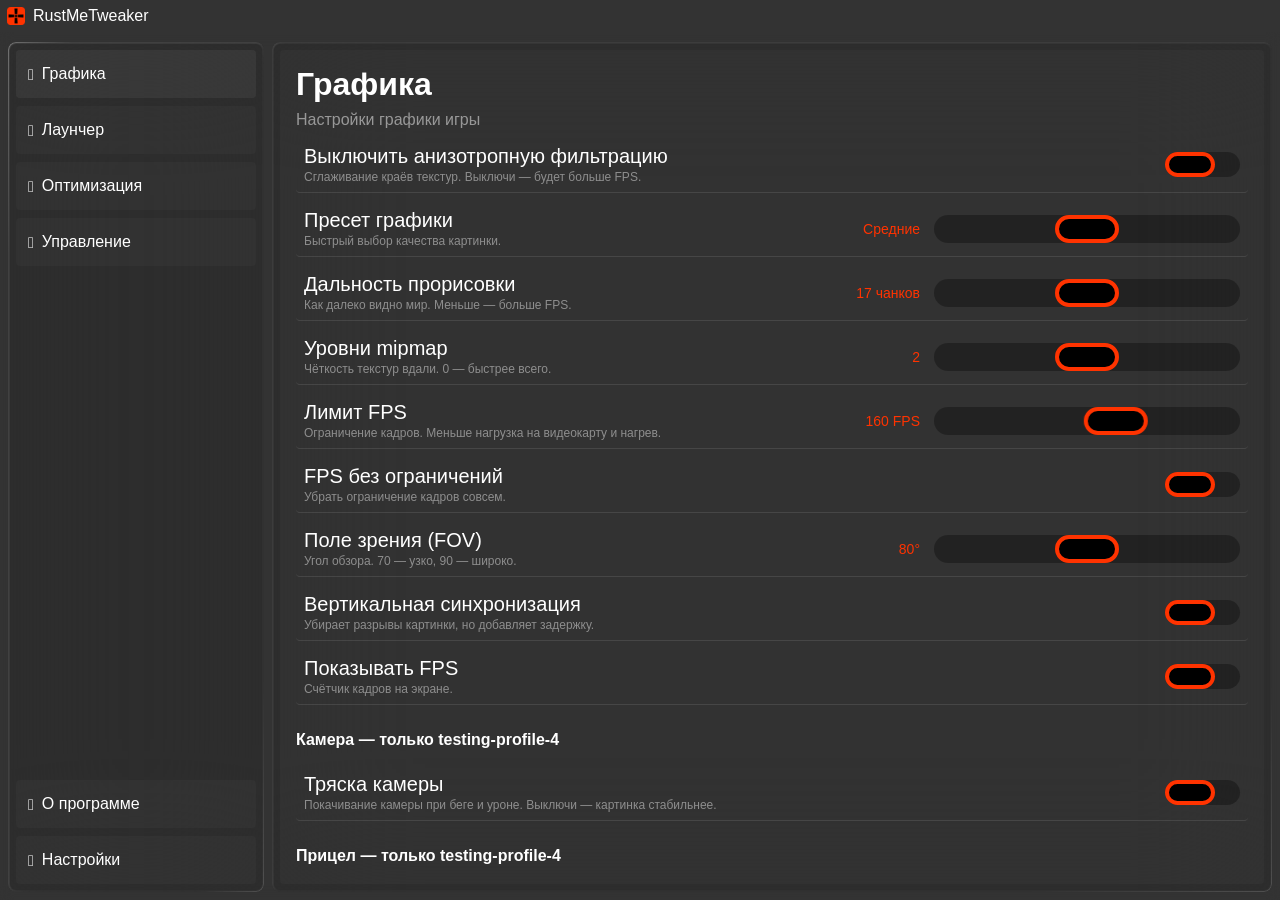
==== index.html @ d84dabc1 "dasdasasdsda" ====
﻿<!DOCTYPE html>
<html lang="en">
<head>
    <meta charset="UTF-8">
    <link rel="stylesheet" href="style.css">
</head>
<body>
<div class="bg">
    <video src="https://github.com/vexikoff/rmt/releases/download/background/background.mp4" autoplay loop muted></video>
</div>
<header id="header" class="hidden">
    <img src="rustmetweaker.png" class="nnm mgm" height="16px">
    <img src="Square44x44Logo.targetsize-24_altform-unplated.png" class="hhm mgm" width="18px" height="18px" alt="">
    <p class="hhm mgm">RustMeTweaker</p>
</header>
<div class="bgg11"></div>
<main>
    <div class="leftpan">
        <div class="chk active" id="tgraf">
            <span class="fonticon">&#xE794;</span>
            <p>Графика</p>
        </div>
        <div class="chk" id="tlaunch">
            <span class="fonticon">&#xF71C;</span>
            <p>Лаунчер</p>
        </div>
        <div class="chk" id="topt">
            <span class="fonticon ccs">&#xEC4A;</span>
            <p>Оптимизация</p>
        </div>
        <div class="chk" id="tctrl">
            <span class="fonticon">&#xE92E;</span>
            <p>Управление</p>
        </div>
        <div class="chk bottom" id="tabout">
            <span class="fonticon">&#xE946;</span>
            <p>О программе</p>
        </div>
        <div class="chk" id="tset">
            <span class="fonticon">&#xE713;</span>
            <p>Настройки</p>
        </div>
    </div>
    <div class="rightpan">
        <div class="one pan" id="pgraf">
            <h1>Графика</h1>
            <h2>Настройки графики игры</h2>
            <div class="row">
                <p>Выключить анизотропную фильтрацию<span class="rdesc">Сглаживание краёв текстур. Выключи — будет больше FPS.</span></p>
                <div class="checkbox-wrapper-25">
                    <input type="checkbox" id="af">
                </div>
            </div>
            <div class="row">
                <p>Пресет графики<span class="rdesc">Быстрый выбор качества картинки.</span></p>
                <div class="sldwrap">
                    <input type="range" id="prs" min="0" max="2" step="1" value="1">
                    <span class="sldval" id="prsval"></span>
                </div>
            </div>
            <div class="row">
                <p>Дальность прорисовки<span class="rdesc">Как далеко видно мир. Меньше — больше FPS.</span></p>
                <div class="sldwrap">
                    <input type="range" id="rd" min="2" max="32" step="1">
                    <span class="sldval" id="rdval"></span>
                </div>
            </div>
            <div class="row">
                <p>Уровни mipmap<span class="rdesc">Чёткость текстур вдали. 0 — быстрее всего.</span></p>
                <div class="sldwrap">
                    <input type="range" id="mip" min="0" max="4" step="1">
                    <span class="sldval" id="mipval"></span>
                </div>
            </div>
            <div class="row">
                <p>Лимит FPS<span class="rdesc">Ограничение кадров. Меньше нагрузка на видеокарту и нагрев.</span></p>
                <div class="sldwrap">
                    <input type="range" id="fps" min="30" max="240" step="10" value="160">
                    <span class="sldval" id="fpsval"></span>
                </div>
            </div>
            <div class="row">
                <p>FPS без ограничений<span class="rdesc">Убрать ограничение кадров совсем.</span></p>
                <div class="checkbox-wrapper-25">
                    <input type="checkbox" id="funl">
                </div>
            </div>
            <div class="row">
                <p>Поле зрения (FOV)<span class="rdesc">Угол обзора. 70 — узко, 90 — широко.</span></p>
                <div class="sldwrap">
                    <input type="range" id="fov" min="70" max="90" step="1">
                    <span class="sldval" id="fovval"></span>
                </div>
            </div>
            <div class="row">
                <p>Вертикальная синхронизация<span class="rdesc">Убирает разрывы картинки, но добавляет задержку.</span></p>
                <div class="checkbox-wrapper-25">
                    <input type="checkbox" id="vs">
                </div>
            </div>
            <div class="row">
                <p>Показывать FPS<span class="rdesc">Счётчик кадров на экране.</span></p>
                <div class="checkbox-wrapper-25">
                    <input type="checkbox" id="sfps">
                </div>
            </div>
            <div id="rowCameraShake" style="display: flex; flex-direction: column; gap: 8px;">
                <h3 class="asub">Камера — только testing-profile-4</h3>
                <div class="row">
                    <p>Тряска камеры<span class="rdesc">Покачивание камеры при беге и уроне. Выключи — картинка стабильнее.</span></p>
                    <div class="checkbox-wrapper-25">
                        <input type="checkbox" id="twCameraShake">
                    </div>
                </div>
            </div>
            <div id="rowCrosshair" style="display: flex; flex-direction: column; gap: 8px;">
                <h3 class="asub">Прицел — только testing-profile-4</h3>
                <div class="row">
                    <p>Свой прицел<span class="rdesc">Заменяет стандартный прицел на настраиваемый.</span></p>
                    <div class="checkbox-wrapper-25">
                        <input type="checkbox" id="chEnabled">
                    </div>
                </div>
                <div class="row">
                    <p>Стиль прицела<span class="rdesc">Меняется в настройках игры.</span></p>
                    <span class="sldval" id="chStyle"></span>
                </div>
                <div class="row">
                    <p>Цвет прицела<span class="rdesc">Основной цвет прицела.</span></p>
                    <input type="color" id="chColor">
                </div>
                <div class="row">
                    <p>Прозрачность прицела<span class="rdesc">0 — невидимый, 1 — яркий.</span></p>
                    <div class="sldwrap">
                        <input type="range" id="chOpacity" min="0" max="1" step="0.05">
                        <span class="sldval" id="chOpacityval"></span>
                    </div>
                </div>
                <div class="row">
                    <p>Отступ от центра<span class="rdesc">Насколько линии прицела расходятся от центра.</span></p>
                    <div class="sldwrap">
                        <input type="range" id="chGap" min="0" max="20" step="0.5">
                        <span class="sldval" id="chGapval"></span>
                    </div>
                </div>
                <div class="row">
                    <p>Длина линий<span class="rdesc">Длина штрихов прицела.</span></p>
                    <div class="sldwrap">
                        <input type="range" id="chLen" min="0" max="20" step="0.5">
                        <span class="sldval" id="chLenval"></span>
                    </div>
                </div>
                <div class="row">
                    <p>Толщина линий<span class="rdesc">Толщина штрихов прицела.</span></p>
                    <div class="sldwrap">
                        <input type="range" id="chWidth" min="0.1" max="5" step="0.1">
                        <span class="sldval" id="chWidthval"></span>
                    </div>
                </div>
                <div class="row">
                    <p>Размер точки<span class="rdesc">Работает, когда прицел — точка.</span></p>
                    <div class="sldwrap">
                        <input type="range" id="chDot" min="0.5" max="10" step="0.5">
                        <span class="sldval" id="chDotval"></span>
                    </div>
                </div>
                <div class="row">
                    <p>Обводка прицела<span class="rdesc">Контур вокруг прицела, чтобы его было видно на светлом фоне.</span></p>
                    <div class="checkbox-wrapper-25">
                        <input type="checkbox" id="chOutline">
                    </div>
                </div>
                <div class="row">
                    <p>Цвет обводки<span class="rdesc">Работает при включённой обводке.</span></p>
                    <input type="color" id="chOutlineColor">
                </div>
                <div class="row">
                    <p>Толщина обводки<span class="rdesc">Работает при включённой обводке.</span></p>
                    <div class="sldwrap">
                        <input type="range" id="chOutWidth" min="0.1" max="5" step="0.1">
                        <span class="sldval" id="chOutWidthval"></span>
                    </div>
                </div>
                <div class="row">
                    <p>Динамический отступ<span class="rdesc">Прицел расходится при беге и стрельбе.</span></p>
                    <div class="checkbox-wrapper-25">
                        <input type="checkbox" id="chDynSpacing">
                    </div>
                </div>
                <div class="row">
                    <p>Динамическая видимость<span class="rdesc">Прицел прячется там, где его скрывает сама игра.</span></p>
                    <div class="checkbox-wrapper-25">
                        <input type="checkbox" id="chDynVis">
                    </div>
                </div>
            </div>
            <div id="rowSoundExtra" style="display: flex; flex-direction: column; gap: 8px;">
                <h3 class="asub">Звук — только testing-profile-4</h3>
                <div class="row" id="rowSndEntities">
                    <p>Громкость сущностей<span class="rdesc">Звуки мобов и предметов вокруг.</span></p>
                    <div class="sldwrap">
                        <input type="range" id="sndEntities" min="0" max="1" step="0.05">
                        <span class="sldval" id="sndEntitiesval"></span>
                    </div>
                </div>
                <div class="row" id="rowSndExplosions">
                    <p>Громкость взрывов<span class="rdesc">Взрывы и детонации.</span></p>
                    <div class="sldwrap">
                        <input type="range" id="sndExplosions" min="0" max="1" step="0.05">
                        <span class="sldval" id="sndExplosionsval"></span>
                    </div>
                </div>
                <div class="row" id="rowSndWeapons">
                    <p>Громкость оружия<span class="rdesc">Выстрелы и перезарядка.</span></p>
                    <div class="sldwrap">
                        <input type="range" id="sndWeapons" min="0" max="1" step="0.05">
                        <span class="sldval" id="sndWeaponsval"></span>
                    </div>
                </div>
            </div>
        </div>
        <div class="two pan hide" id="plaunch">
            <h1>Лаунчер</h1>
            <h2 id="linfo">Настройки лаунчера RustMe</h2>
            <div class="row">
                <p>Выделенная память<span class="rdesc">Сколько оперативной памяти получает игра. Слишком много тоже вредно.</span></p>
                <div class="sldwrap">
                    <input type="range" id="mem" min="1" max="16" step="0.5">
                    <span class="sldval" id="memval"></span>
                </div>
            </div>
            <div class="row">
                <p>Полноэкранный режим<span class="rdesc">Запускать игру на весь экран.</span></p>
                <div class="checkbox-wrapper-25">
                    <input type="checkbox" id="fs">
                </div>
            </div>
            <div class="row">
                <p>Режим отладки лаунчера<span class="rdesc">Служебные сообщения лаунчера. Обычному игроку не нужны.</span></p>
                <div class="checkbox-wrapper-25">
                    <input type="checkbox" id="dbg">
                </div>
            </div>
        </div>
        <div class="pan hide" id="popt">
            <h1>Оптимизация</h1>
            <h2>Пресеты, тонкая настройка и AutoCrunk</h2>
            <div class="row">
                <p>Встроенные пресеты<span class="rdesc">Готовые настройки под стиль игры.</span></p>
                <div class="btnrow">
                    <button class="abtn" id="preCombat">Комбат</button>
                    <button class="abtn" id="preOpt">Оптимизация</button>
                    <button class="abtn" id="preBeauty">Красота</button>
                </div>
            </div>
            <div class="row">
                <p>Личные профили<span class="rdesc">Три ячейки под свои наборы настроек. Название ниже попадёт и в файл при экспорте.</span></p>
            </div>
            <div class="blrow">
                <input type="text" class="txtinp" id="slotname" placeholder="название профиля, например Фарм/Ночь">
            </div>
            <div class="bklist" id="slotlist" style="min-height: 152px;"></div>
            <div class="row">
                <p>Обмен профилями<span class="rdesc">Сохранить свои настройки в файл и передать другу. Или применить чужой файл.</span></p>
                <div class="btnrow">
                    <button class="abtn" id="profexp">Экспортировать профиль</button>
                    <button class="abtn" id="profimp">Импортировать профиль</button>
                </div>
            </div>
            <div class="row">
                <p>Агрессивный профиль<span class="rdesc">Максимум FPS. Заметно упрощает картинку и меняет пару настроек Windows.</span></p>
                <button class="abtn" id="moptbtn">СуперОптимизировать</button>
            </div>
            <div class="row">
                <p>Вернуть настройки из бэкапа<span class="rdesc">Восстанавливает настройки из последней сохранённой копии.</span></p>
                <button class="abtn" id="optback">Откатить</button>
            </div>
            <div class="row">
                <p>Новый рендер<span class="rdesc">Другой способ отрисовки. На слабых ПК часто быстрее.</span></p>
                <div class="checkbox-wrapper-25">
                    <input type="checkbox" id="twNewRender">
                </div>
            </div>
            <div class="row">
                <p>Регионы рендера<span class="rdesc">Отрисовывать только то, что видно на экране.</span></p>
                <div class="checkbox-wrapper-25">
                    <input type="checkbox" id="twRenderRegions">
                </div>
            </div>
            <div class="row">
                <p>Подсказки интерфейса<span class="rdesc">Всплывающие советы в игре. Выключи — меньше шума на экране.</span></p>
                <div class="checkbox-wrapper-25">
                    <input type="checkbox" id="twShowTips">
                </div>
            </div>
            <div class="row">
                <p>Snooper<span class="rdesc">Отправка статистики разработчикам. Выключи — приватнее.</span></p>
                <div class="checkbox-wrapper-25">
                    <input type="checkbox" id="twSnooper">
                </div>
            </div>
            <div class="row">
                <p>Оверлей замерзания<span class="rdesc">Индикатор холода на экране.</span></p>
                <div class="checkbox-wrapper-25">
                    <input type="checkbox" id="twFreeze">
                </div>
            </div>
            <div class="row">
                <p>Оверлей крови<span class="rdesc">Красная рамка при уроне.</span></p>
                <div class="checkbox-wrapper-25">
                    <input type="checkbox" id="twBleed">
                </div>
            </div>
            <div class="row">
                <p>Режим AutoCrunk<span class="rdesc">Игра получает больше ресурсов компьютера, браузеры и мессенджеры — меньше.</span></p>
                <div class="checkbox-wrapper-25">
                    <input type="checkbox" id="crunk">
                </div>
            </div>
            <p class="stat"></p>
        </div>
        <div class="pan hide" id="pctrl">
            <h1>Управление</h1>
            <h2>Нажми на кнопку бинда и назначь клавишу. Esc отменяет захват, кнопки мыши тоже назначаются.</h2>
            <div class="blrow">
                <input type="text" class="txtinp" id="kbsearch" placeholder="поиск по действию или клавише">
                <button class="abtn mini" id="kbchanged" title="Показать бинды, отличающиеся от значений на момент открытия твикера">Изменённые</button>
            </div>
            <div class="kblist" id="kblist"></div>
            <p class="stat"></p>
        </div>
        <div class="pan hide" id="pabout">
            <div class="about-content">
                <h1>О программе</h1>
                <h2>RustMeTweaker — твикер настроек RustMe</h2>
                <h3 class="asub">Данное ПО официально разрешено администрацией RustMe в 15.11.2026 — 19:27</h3>
                <img src="otv.png" width="512px">
                <p class="atext">Твикер изменяет только конфигурационные файлы лаунчера RustMe: корневой settings.json и settings.json выбранного профиля из папки profiles. Все значения записываются в пределах, доступных в ванильном меню игры и в самом лаунчере. Программа не внедряется в процесс игры, не читает и не пишет память игры, не создаёт макросы, анти-AFK и ресурс-паки.</p>
                <p class="atext">Режим AutoCrunk меняет только приоритеты процессов через стандартный механизм Windows: выбранный приоритет для игры, пониженный для процессов из настраиваемого списка. Процессы не завершаются, их файлы не изменяются.</p>
                <p class="atext">Встроенные пресеты «Комбат», «Оптимизация» и «Красота» меняют только те параметры, чья шкала подтверждена: дальность прорисовки, mipmap, миникарту, FOV, лимит FPS, вертикальную синхронизацию, показ FPS, динамический FOV и булевые переключатели интерфейса и оверлеев. Эти пресеты не трогают качество тумана, неба, частиц, света, биомов и деревьев.</p>
                <p class="atext">Агрессивный профиль «СуперОптимизировать» дополнительно снижает качество эффектов (туман, небо, частицы, свет, биомы, деревья, сглаживание) до минимума в пределах ванильного меню игры. Снижение качества эффектов уменьшает нагрузку и визуальный шум, но не добавляет того, чего нет у обычного игрока: туман, небо и частицы — это параметры, которые любой может выставить руками в меню настроек. Понижение тумана делает дальнюю картинку чище, и это единственный параметр, который стоит включать осознанно: профиль применяется по отдельной кнопке и не входит в мягкие пресеты.</p>
                <p class="atext">Агрессивный профиль также отключает полноэкранную оптимизацию Windows для javaw.exe через системный реестр (HKCU, ветка AppCompatFlags\Layers) и активирует схему электропитания «Высокая производительность» командой powercfg. Обе настройки — стандартные системные механизмы Windows, доступные вручную через свойства файла и панель электропитания; они не изменяют файлы игры и не внедряются в процесс. Эти системные настройки не входят в бэкап и не откатываются кнопкой «Откатить» — они остаются до ручной отмены в системе.</p>
                <p class="atext">Перенос настроек в остальные профили выполняется только по отдельной кнопке и копирует лишь те ключи, которыми управляет твикер. Ключи, отсутствующие в целевом профиле, пропускаются, личные данные профиля не переносятся. Перед записью у каждого файла остаётся резервная копия.</p>
                <p class="atext">Бэкапы — это копии твоих собственных файлов настроек в отдельной папке backups. Перед применением любого профиля бэкап создаётся автоматически; тумблер автобэкапа в настройках включает снятие копии перед каждым отдельным изменением.</p>
                <p class="atext">Видео на фоне приложения — это официальный ролик проекта RustMe с их <a href="https://www.youtube.com/@rustme_official" target="_blank">YouTube-канала</a>.</p>
                <p class="atext">Этот раздел составлен по актуальному своду правил проекта RustMe и по пунктам объясняет, почему функции твикера не относятся к запрещённым.</p>
                <h3 class="asub">Почему это не чит-клиент (пункт 3.1)</h3>
                <ul class="arules">
                    <li>Не изменяет код игры, не внедряет DLL, не подменяет функции игрового клиента.</li>
                    <li>Не читает и не пишет память процесса игры: вся работа — это чтение и запись текстовых файлов настроек на диске при закрытой игре.</li>
                    <li>Не даёт преимущества сверх ванильного меню: все значения, включая качество эффектов и прицел, доступны любому игроку руками в настройках игры. Твикер не включает то, что меню запрещает, и не выставляет значения за пределами шкал.</li>
                    <li>Не является спуфером: не изменяет и не подменяет HWID, IP и другие системные идентификаторы.</li>
                    <li>Не устанавливает запрещённые пакеты ресурсов и не изменяет уже установленные.</li>
                    <li>Не содержит макросов: одна клавиша остаётся одним действием. Переназначение меняет только соответствие клавиши в конфиге, без последовательностей, автокликеров и авторотации.</li>
                </ul>
                <h3 class="asub">Почему это не анти-AFK (пункт 3.1.2)</h3>
                <ul class="arules">
                    <li>Программа не имитирует нажатия клавиш, движение мыши и повороты камеры.</li>
                    <li>Не удерживает слот на сервере и не влияет на топ по часам: без ввода игра отключает за AFK как обычно.</li>
                    <li>AutoCrunk повторяет ручную выставку приоритета в диспетчере задач Windows, только автоматизированную. Сервер не получает от этого никаких сигналов.</li>
                </ul>
                <h3 class="asub">Почему это не дюпы и не абьюз багов (пункт 3.1.3)</h3>
                <ul class="arules">
                    <li>Твикер не подключается к серверу и не отправляет пакеты: вся работа идёт локально с файлами до запуска игры.</li>
                    <li>Не использует дюпы, выбросы предметов и баги чанков: записываются только настройки, которые читает сам лаунчер.</li>
                </ul>
                <h3 class="asub">Поведение при проверках модерации</h3>
                <ul class="arules">
                    <li>Не очищает ПК: нет функций удаления .minecraft, корзины, загрузок, prefetch, shellbag и недавно использовавшихся файлов.</li>
                    <li>Не скрывает процессы и файлы: твикер виден в диспетчере задач, не подменяет свои имена и не блокирует проверочное ПО.</li>
                    <li>Бэкапы содержат только твои файлы настроек и не являются средством сокрытия следов: в них нет игровых файлов и логов.</li>
                    <li>При запущенном лаунчере или игре твикер отказывается писать настройки и показывает предупреждение: файлы изменяются только когда ими никто не пользуется.</li>
                </ul>
                <h3 class="asub">Чего твикер не делает</h3>
                <ul class="arules">
                    <li>Не делает сетевых запросов: интерфейс загружается из локальных файлов, настройки не покидают твой ПК.</li>
                    <li>Не собирает телеметрию и не ведёт журналов твоих действий.</li>
                    <li>Не работает в фоне вне режима AutoCrunk, который выключается тумблером.</li>
                    <li>Не сопротивляется изменениям правил: если администрация сочтёт функцию нежелательной, она убирается обновлением без какого-либо противодействия со стороны программы.</li>
                </ul>
                <h3 class="asub">Разработчики</h3>
                <p class="adev"><a href="https://vexikoff.xyz" target="_blank">vexikoff</a></p>
                <p class="atext">RustMeTweaker разрабатывается независимо и не является официальным продуктом проекта RustMe.</p>
                <p class="atext" style="margin-top: 48px">Спасибо, за то что пользуетесь RustMeTweaker</p>
                <p class="atext">
                    Все права защищены <br>
                    All rights reserved <br>
                    vexikoff 2026 <br>
                </p>
                <video src="selfsignwhite.webm" autoplay muted style="width: 384px; margin-top: 24px"  id="selfsign"></video>
                <img src="rustmetweaker.png" width="512px">
            </div>
        </div>
        <div class="pan hide" id="pset">
            <h1>Настройки</h1>
            <h2>Профиль, сохранение, бэкапы, AutoCrunk и пути</h2>
            <div class="row">
                <p>Профиль игры<span class="rdesc">Какой набор настроек ты сейчас меняешь.</span></p>
                <select class="txtinp" id="profsel" style="max-width: 142px; margin-left: auto;"></select>
            </div>
            <div class="row">
                <p>Перенести в остальные профили<span class="rdesc">Скопировать твои настройки во все другие профили. Личные данные каждого профиля останутся на месте.</span></p>
                <button class="abtn" id="profcopy" style="min-width: 256px;">Перенести во все</button>
            </div>
            <div class="row">
                <p>Текущие настройки<span class="rdesc">Записать изменения в файлы игры.</span></p>
                <button class="abtn" id="bsave">Сохранить</button>
            </div>
            <div class="row">
                <p>Бэкапы<span class="rdesc">Сохранить копию настроек, чтобы можно было вернуть.</span></p>
                <button class="abtn" id="bmake">Создать бэкап</button>
            </div>
            <div class="row">
                <p>Автобэкап перед изменением<span class="rdesc">Делать копию настроек перед каждым изменением.</span></p>
                <div class="checkbox-wrapper-25">
                    <input type="checkbox" id="autobk">
                </div>
            </div>
            <div class="row">
                <p>Оптимизировать интерфейс<span class="rdesc">Убрать размытие и анимации переключения. Для слабых ПК.</span></p>
                <div class="checkbox-wrapper-25">
                    <input type="checkbox" id="optm">
                </div>
            </div>
            <div class="row">
                <p>Приоритет игры в AutoCrunk<span class="rdesc">Насколько игра важнее остальных программ.</span></p>
                <div class="sldwrap">
                    <input type="range" id="crunkprio" min="0" max="2" step="1" value="2">
                    <span class="sldval" id="crunkprioval"></span>
                </div>
            </div>
            <div class="row">
                <p>Интервал обновления приоритетов<span class="rdesc">Как часто переставлять приоритеты новым программам.</span></p>
                <div class="sldwrap">
                    <input type="range" id="crunkint" min="2" max="20" step="1" value="5">
                    <span class="sldval" id="crunkintval"></span>
                </div>
            </div>
            <div class="row">
                <p>Очищать standby-кэш перед запуском<span class="rdesc">Освобождать память перед стартом игры. Меньше фризов на 8–16 ГБ. Нужен запуск твикера от администратора.</span></p>
                <div class="checkbox-wrapper-25">
                    <input type="checkbox" id="standby">
                </div>
            </div>
            <div class="row">
                <p>Список приглушаемых процессов<span class="rdesc">Эти программы получают меньше ресурсов, пока идёт игра.</span></p>
            </div>
            <div class="blrow">
                <input type="text" class="txtinp" id="bladd" placeholder="имя процесса, например chrome">
                <button class="abtn mini" id="bladdbtn">Добавить</button>
            </div>
            <div class="bllist" id="bllist"></div>
            <div class="row">
                <p>Папка лаунчера<span class="rdesc">Оставь пустым — найдётся сама.</span></p>
            </div>
            <div class="blrow">
                <input type="text" class="txtinp" id="pathLauncher" placeholder="C:\Users\...\rustme-launcher">
            </div>
            <div class="row">
                <p>Путь к javaw.exe<span class="rdesc">Нужен для агрессивного профиля. Пусто — найдётся сам.</span></p>
            </div>
            <div class="blrow">
                <input type="text" class="txtinp" id="pathJava" placeholder="...\javaw.exe">
                <button class="abtn mini" id="pathapply">Применить пути</button>
            </div>
            <div class="row">
                <p>Бэкапы</p>
            </div>
            <p class="stat" id="setstat"></p>
            <div class="bklist" id="bklist"></div>
            <p class="atext" style="margin-top: 48px">Спасибо, за то что пользуетесь RustMeTweaker</p>
            <img src="rustmetweaker.png" style="margin-top: 24px" width="512px">
        </div>
    </div>
</main>
<script src="main.js"></script>
<script src="curs.js"></script>
</body>
</html>
---- style.css ----
@import url("https://fonts.googleapis.com/css2?family=DM+Sans:ital,opsz,wght@0,9..40,100..1000;1,9..40,100..1000&family=Xmind:ital,wght@0,100..900;1,100..900&display=swap");
html {
  overflow: hidden;
}

* {
  margin: 0;
  padding: 0;
  color: white;
  cursor: default;
  font-family: "Xmind", sans-serif;
}

.bg {
  position: fixed;
  inset: 0;
  width: 100%;
  height: 100%;
  z-index: -1;
}
.bg::after {
  content: "";
  position: absolute;
  inset: 0;
  background-color: rgba(0, 0, 0, 0.8);
  z-index: 1;
}
.bg video {
  width: 100%;
  height: 100%;
  object-fit: cover;
  display: block;
}

header {
  z-index: 99;
  height: 32px;
  position: absolute;
  display: flex;
  align-items: center;
  font-size: 16px;
  font-family: "DM Sans", sans-serif;
  font-optical-sizing: auto;
  font-style: normal;
  cursor: default;
  gap: 8px;
  box-sizing: border-box;
  padding-left: 7px;
  app-region: drag;
  transition: 1s cubic-bezier(0.3333333333, 0.6666666667, 0.6666666667, 1) backdrop-filter, 1s cubic-bezier(0.3333333333, 0.6666666667, 0.6666666667, 1) background-color;
  width: 100%;
  background-color: rgba(0, 0, 0, 0);
}
header:hover {
  background-color: rgba(0, 0, 0, 0.1);
  backdrop-filter: blur(128px);
}
header img {
  app-region: no-drag;
  pointer-events: auto;
}
header .nnm {
  display: flex;
}
header .hhm {
  display: none;
}
header.hidden .nnm {
  display: none;
}
header.hidden .hhm {
  display: flex;
}

.bgg11 {
  display: flex;
  position: absolute;
  top: 32px;
  left: 0;
  bottom: 0;
  right: 0;
  backdrop-filter: blur(6.675px);
}

main {
  display: flex;
  flex-direction: row;
  width: 100vw;
  height: 100vh;
  gap: 8px;
  padding: 8px;
  box-sizing: border-box;
  padding-top: 42px;
  overflow: hidden;
}
main .leftpan {
  width: 256px;
  border-radius: 8px;
  background-color: rgba(0, 0, 0, 0.1);
  transition: backdrop-filter 0.5s cubic-bezier(0.3333333333, 0.6666666667, 0.6666666667, 1);
  gap: 8px;
  box-sizing: border-box;
  padding: 8px;
  display: flex;
  flex-direction: column;
  position: relative;
  backdrop-filter: blur(64px);
}
main .leftpan::before {
  content: "";
  position: absolute;
  inset: 0;
  border-radius: inherit;
  border: 1px solid transparent;
  background: radial-gradient(100% 100% at 0 0, rgba(255, 255, 255, 0.25), transparent 25%) border-box, radial-gradient(100% 100% at 100% 100%, rgba(255, 255, 255, 0.15), transparent 25%) border-box, radial-gradient(100% 100% at 0 0, rgba(255, 255, 255, 0.04), transparent 45%) padding-box, radial-gradient(100% 100% at 100% 100%, rgba(255, 255, 255, 0.02), transparent 45%) padding-box;
  -webkit-mask: linear-gradient(#fff 0 0) padding-box, linear-gradient(#fff 0 0);
  -webkit-mask-composite: destination-out;
  mask-composite: exclude;
  pointer-events: none;
}
main .leftpan::after {
  content: "";
  position: absolute;
  inset: 0;
  border-radius: inherit;
  padding: 2px;
  -webkit-mask: linear-gradient(#fff 0 0) content-box, linear-gradient(#fff 0 0), radial-gradient(100% 100% at 0 0, rgba(255, 255, 255, 0.12), transparent 25%), radial-gradient(100% 100% at 100% 100%, rgba(255, 255, 255, 0.08), transparent 25%);
  -webkit-mask-composite: destination-out;
  mask-composite: exclude;
  pointer-events: none;
  box-shadow: inset 12px 12px 24px -12px rgba(255, 255, 255, 0.4), inset 2px 2px 3px -1px rgba(255, 255, 255, 0.55), inset -6px -6px 16px -8px rgba(255, 255, 255, 0.25);
  opacity: 0.2;
}
main .leftpan .chk {
  background-color: rgba(255, 255, 255, 0.02);
  border-radius: 4px;
  display: flex;
  align-items: center;
  height: 48px;
  box-sizing: border-box;
  padding: 16px;
  padding-left: 12px;
  gap: 8px;
  transition: 0.5s cubic-bezier(0.3333333333, 0.6666666667, 0.6666666667, 1) background-color;
}
main .leftpan .chk span, main .leftpan .chk p {
  display: flex;
  align-items: center;
}
main .leftpan .chk span {
  padding-top: 2px;
}
main .leftpan .chk:hover {
  background-color: rgba(255, 255, 255, 0.05);
}
main .leftpan .chk.active {
  background-color: rgba(255, 255, 255, 0.05);
}
main .leftpan .chk.bottom {
  margin-top: auto;
}
main .leftpan:hover {
  backdrop-filter: blur(128px);
}
main .rightpan {
  display: flex;
  border-radius: 8px;
  flex-grow: 3;
  flex: 1;
  background-color: rgba(0, 0, 0, 0.1);
  transition: backdrop-filter 0.5s cubic-bezier(0.3333333333, 0.6666666667, 0.6666666667, 1);
  padding: 8px;
  height: calc(100vh - 50px);
  backdrop-filter: blur(64px);
  box-sizing: border-box;
}
main .rightpan::before {
  content: "";
  position: absolute;
  inset: 0;
  border-radius: inherit;
  border: 1px solid transparent;
  background: radial-gradient(100% 100% at 100% 100%, rgba(255, 255, 255, 0.15), transparent 25%) border-box, radial-gradient(100% 100% at 100% 100%, rgba(255, 255, 255, 0.02), transparent 45%) padding-box;
  -webkit-mask: linear-gradient(#fff 0 0) padding-box, linear-gradient(#fff 0 0);
  -webkit-mask-composite: destination-out;
  mask-composite: exclude;
  pointer-events: none;
}
main .rightpan::after {
  content: "";
  position: absolute;
  inset: 0;
  border-radius: inherit;
  padding: 2px;
  -webkit-mask: linear-gradient(#fff 0 0) content-box, linear-gradient(#fff 0 0), radial-gradient(100% 100% at 100% 100%, rgba(255, 255, 255, 0.08), transparent 25%);
  -webkit-mask-composite: destination-out;
  mask-composite: exclude;
  pointer-events: none;
  box-shadow: inset 2px 2px 3px -1px rgba(255, 255, 255, 0.55), inset -6px -6px 16px -8px rgba(255, 255, 255, 0.25);
  opacity: 0.2;
}
main .rightpan .pan {
  height: calc(100vh - 66px);
  background-color: rgba(255, 255, 255, 0.02);
  border-radius: 4px;
  display: flex;
  flex-direction: column;
  box-sizing: border-box;
  padding: 16px;
  gap: 8px;
  width: 100%;
  overflow: auto;
  transition: 0.5s cubic-bezier(0.3333333333, 0.6666666667, 0.6666666667, 1) background-color;
}
main .rightpan .pan::-webkit-scrollbar {
  width: 8px;
}
main .rightpan .pan::-webkit-scrollbar-track {
  background: rgba(0, 0, 0, 0.3);
  border-radius: 8px;
}
main .rightpan .pan::-webkit-scrollbar-thumb {
  background: #FF3300;
  border-radius: 8px;
}
main .rightpan .pan::-webkit-scrollbar-thumb:hover {
  background: #FF3300;
}
main .rightpan .pan h2 {
  font-size: 16px;
  color: rgba(255, 255, 255, 0.5);
  font-weight: 500;
}
main .rightpan .pan .row {
  display: flex;
  flex-direction: row;
  align-items: center;
  border-bottom: 1px solid rgba(255, 255, 255, 0.1);
  padding: 8px;
  border-radius: 4px;
}
main .rightpan .pan .row p {
  font-size: 20px;
}
main .rightpan .pan .row .checkbox-wrapper-25 {
  margin-left: auto;
  transition: 0.1s cubic-bezier(0.3333333333, 0.6666666667, 0.6666666667, 1) all;
  display: flex;
  align-items: center;
}
main .rightpan .pan .row .checkbox-wrapper-25 input[type=checkbox] {
  display: block;
  background-color: rgba(0, 0, 0, 0.31);
  background-size: 100% 100%, 200% 100%;
  background-position: 0 0, 15px 0;
  border-radius: 25px;
  height: 25px;
  padding-right: 25px;
  width: 75px;
  -webkit-appearance: none;
  transition: 0.1s cubic-bezier(0.3333333333, 0.6666666667, 0.6666666667, 1) all;
}
main .rightpan .pan .row .checkbox-wrapper-25 input[type=checkbox]:after {
  background-color: #000000;
  border: 4px solid #FF3300;
  box-sizing: border-box;
  border-radius: 25px;
  content: "";
  display: block;
  height: 25px;
  width: 50px;
}
main .rightpan .pan .row .checkbox-wrapper-25 input[type=checkbox]:checked {
  background-position: 0 0, 35px 0;
  padding-left: 25px;
  padding-right: 0;
  background-color: #FF3300;
}
main .rightpan:hover {
  backdrop-filter: blur(128px);
}

.rightpan .pan.hide {
  display: none;
}

.sldwrap {
  align-items: center;
  display: flex;
  gap: 14px;
  margin-left: auto;
  width: 400px;
  transition: 1s cubic-bezier(0, 0.25, 0, 1) all;
}
.sldwrap input[type=range] {
  -webkit-appearance: none;
  appearance: none;
  background: transparent;
  cursor: default;
  flex: 1;
  height: 28px;
  min-width: 0;
  order: 2;
  transition: 1s cubic-bezier(0, 0.25, 0, 1) all;
}
.sldwrap input[type=range]::-webkit-slider-runnable-track {
  background: rgba(0, 0, 0, 0.31);
  border-radius: 25px;
  height: 28px;
  transition: 1s cubic-bezier(0, 0.25, 0, 1) all;
}
.sldwrap input[type=range]::-webkit-slider-thumb {
  -webkit-appearance: none;
  appearance: none;
  background: #000000;
  border: 4px solid #FF3300;
  border-radius: 25px;
  box-sizing: border-box;
  height: 28px;
  margin-top: 0;
  width: 64px;
  transition: 1s cubic-bezier(0, 0.25, 0, 1) all;
}
.sldwrap input[type=range]:disabled {
  cursor: default;
  opacity: 0.4;
  transition: 1s cubic-bezier(0, 0.25, 0, 1) all;
}

.sldval {
  color: #FF3300;
  font-size: 14px;
  font-weight: 400;
  min-width: 80px;
  order: 1;
  text-align: right;
  transition: 1s cubic-bezier(0, 0.25, 0, 1) all;
}

.stat {
  color: #FF3300;
  font-size: 14px;
  margin: 16px 0 0;
  min-height: 20px;
}

.row > .abtn {
  margin-left: auto;
}

.abtn {
  background-color: rgba(255, 255, 255, 0.05);
  border: none;
  border-radius: 4px;
  color: #ffffff;
  cursor: default;
  font-size: 14px;
  font-weight: 400;
  padding: 6px 16px;
  transition: 1s cubic-bezier(0, 0.25, 0, 1) all;
}
.abtn:hover {
  background-color: rgba(255, 255, 255, 0.1);
}
.abtn:disabled {
  cursor: default;
  opacity: 0.4;
}

.abtn.mini {
  font-size: 13px;
  padding: 4px 12px;
}

.bklist {
  display: flex;
  flex-direction: column;
  gap: 8px;
  margin-top: 12px;
  height: 260px;
  min-height: 260px;
  overflow-y: auto;
  padding-right: 6px;
}
.bklist::-webkit-scrollbar {
  width: 8px;
}
.bklist::-webkit-scrollbar-track {
  background: rgba(0, 0, 0, 0.3);
  border-radius: 8px;
}
.bklist::-webkit-scrollbar-thumb {
  background: rgba(255, 51, 0, 0.55);
  border-radius: 8px;
}
.bklist::-webkit-scrollbar-thumb:hover {
  background: #FF3300;
}

.bkitem {
  align-items: center;
  background: rgba(0, 0, 0, 0.3);
  border-radius: 12px;
  display: flex;
  gap: 12px;
  padding: 10px 14px;
}

.bkinfo {
  display: flex;
  flex: 1;
  flex-direction: column;
  gap: 2px;
  min-width: 0;
}

.bkname {
  color: #ffffff;
  font-size: 14px;
  overflow: hidden;
  text-overflow: ellipsis;
  white-space: nowrap;
}

.bkdate {
  color: rgba(255, 255, 255, 0.5);
  font-size: 12px;
}

.bkacts {
  display: flex;
  gap: 8px;
  margin-left: auto;
}

.bkempty {
  color: rgba(255, 255, 255, 0.5);
  font-size: 14px;
  padding: 8px 0;
}

.row > .abtn {
  margin-left: auto;
}

.abtn.cap {
  background-color: #FF3300;
  color: #000000;
}
.abtn.cap:hover {
  background-color: #FF3300;
  color: #000000;
}

.kblist {
  display: flex;
  flex-direction: column;
  gap: 8px;
  margin-top: 12px;
  max-height: 420px;
  overflow-y: auto;
  padding-right: 6px;
}
.kblist::-webkit-scrollbar {
  width: 8px;
}
.kblist::-webkit-scrollbar-track {
  background: rgba(0, 0, 0, 0.3);
  border-radius: 8px;
}
.kblist::-webkit-scrollbar-thumb {
  background: rgba(255, 51, 0, 0.55);
  border-radius: 8px;
}
.kblist::-webkit-scrollbar-thumb:hover {
  background: #FF3300;
}

#pctrl {
  display: flex;
  flex-direction: column;
  height: 100%;
}

.kblist {
  flex: 1;
  max-height: none;
  min-height: 0;
}

.kblist::-webkit-scrollbar-thumb,
.kblist::-webkit-scrollbar-thumb:hover,
.bklist::-webkit-scrollbar-thumb,
.bklist::-webkit-scrollbar-thumb:hover {
  background: #FF3300;
}

.rdesc {
  color: rgba(255, 255, 255, 0.45);
  display: block;
  font-size: 12px;
  font-weight: 400;
  margin-top: 2px;
}

#pctrl.hide {
  display: none;
}

.atext {
  color: rgba(255, 255, 255, 0.75);
  font-size: 14px;
  line-height: 1.5;
  margin: 0 0 12px;
}

.asub {
  color: #ffffff;
  font-size: 16px;
  font-weight: 600;
  margin: 18px 0 8px;
}

.arules {
  margin: 0 0 12px;
  padding-left: 18px;
}
.arules li {
  color: rgba(255, 255, 255, 0.75);
  font-size: 14px;
  line-height: 1.5;
  margin-bottom: 6px;
}

.adev {
  color: #FF3300;
  font-size: 14px;
  font-weight: 600;
  margin: 0 0 4px;
}

.atext a,
.adev a {
  color: #FF3300;
  text-decoration: none;
  transition: opacity 1s cubic-bezier(0, 0.25, 0, 1);
}
.atext a:hover,
.adev a:hover {
  opacity: 0.7;
}

#pabout {
  display: flex;
  flex-direction: column;
  max-height: 100%;
}

.about-content {
  flex: 1;
  min-height: 0;
  overflow-y: auto;
  padding-right: 8px;
}
.about-content::-webkit-scrollbar {
  width: 8px;
}
.about-content::-webkit-scrollbar-track {
  background: rgba(0, 0, 0, 0.3);
  border-radius: 8px;
}
.about-content::-webkit-scrollbar-thumb {
  background: #FF3300;
  border-radius: 8px;
}
.about-content::-webkit-scrollbar-thumb:hover {
  background: #FF3300;
}

#pabout.hide {
  display: none;
}

.btnrow {
  display: flex;
  gap: 8px;
  margin-left: auto;
}

.txtinp {
  background: rgba(0, 0, 0, 0.31);
  border: none;
  border-radius: 6px;
  color: #ffffff;
  flex: 1;
  font-size: 14px;
  font-weight: 400;
  min-width: 0;
  outline: none;
  padding: 8px 12px;
  transition: 1s cubic-bezier(0, 0.25, 0, 1);
}
.txtinp::placeholder {
  color: rgba(255, 255, 255, 0.35);
}
.txtinp:focus {
  background: rgba(0, 0, 0, 0.5);
}
.txtinp:disabled {
  cursor: default;
  opacity: 0.4;
}

.blrow {
  align-items: center;
  display: flex;
  gap: 8px;
  margin-bottom: 8px;
}

.fonticon {
  font-family: "Segoe Fluent Icons", "Segoe MDL2 Assets";
}

.bllist {
  position: relative;
  display: flex;
  flex-direction: column;
  gap: 8px;
  margin-bottom: 16px;
  overflow-y: auto;
  padding-right: 6px;
  min-height: 200px;
  height: 200px;
}
.bllist::-webkit-scrollbar {
  width: 8px;
}
.bllist::-webkit-scrollbar-track {
  background: rgba(0, 0, 0, 0.3);
  border-radius: 8px;
}
.bllist::-webkit-scrollbar-thumb {
  background: #FF3300;
  border-radius: 8px;
}

body.opt header:hover {
  backdrop-filter: blur(0px);
}
body.opt .bgg11 {
  backdrop-filter: blur(0px);
}
body.opt main .leftpan {
  background-color: rgba(0, 0, 0, 0.75);
  backdrop-filter: blur(0px) !important;
}
body.opt main .leftpan:hover {
  backdrop-filter: blur(0px);
}
body.opt main .rightpan {
  background-color: rgba(0, 0, 0, 0.75);
  backdrop-filter: blur(0px);
}
body.opt main .rightpan:hover {
  backdrop-filter: blur(0px);
}

/*# sourceMappingURL=style.css.map */
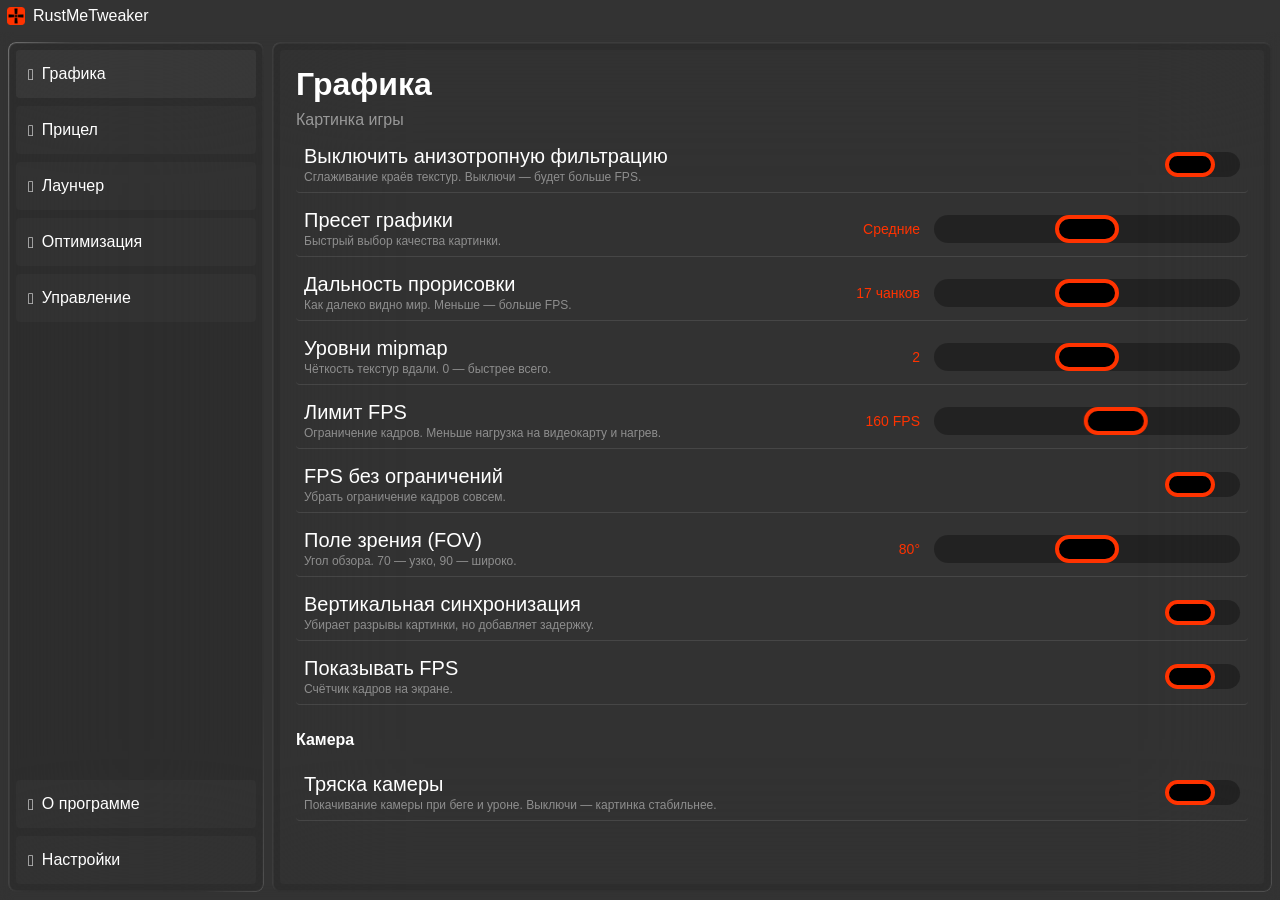
==== commit a582483e: "dasasdas" ====
--- a/index.html
+++ b/index.html
@@ -1,5 +1,5 @@
 ﻿<!DOCTYPE html>
-<html lang="en">
+<html lang="ru">
 <head>
     <meta charset="UTF-8">
     <link rel="stylesheet" href="style.css">
@@ -8,7 +8,7 @@
 <div class="bg">
     <video src="https://github.com/vexikoff/rmt/releases/download/background/background.mp4" autoplay loop muted></video>
 </div>
-<header id="header" class="hidden">
+<header id="hdr" class="hidden">
     <img src="rustmetweaker.png" class="nnm mgm" height="16px">
     <img src="Square44x44Logo.targetsize-24_altform-unplated.png" class="hhm mgm" width="18px" height="18px" alt="">
     <p class="hhm mgm">RustMeTweaker</p>
@@ -20,7 +20,11 @@
             <span class="fonticon">&#xE794;</span>
             <p>Графика</p>
         </div>
-        <div class="chk" id="tlaunch">
+        <div class="chk" id="tcross">
+            <span class="fonticon">&#xE7B3;</span>
+            <p>Прицел</p>
+        </div>
+        <div class="chk" id="tlch">
             <span class="fonticon">&#xF71C;</span>
             <p>Лаунчер</p>
         </div>
@@ -28,11 +32,11 @@
             <span class="fonticon ccs">&#xEC4A;</span>
             <p>Оптимизация</p>
         </div>
-        <div class="chk" id="tctrl">
+        <div class="chk" id="tkey">
             <span class="fonticon">&#xE92E;</span>
             <p>Управление</p>
         </div>
-        <div class="chk bottom" id="tabout">
+        <div class="chk bottom" id="tabt">
             <span class="fonticon">&#xE946;</span>
             <p>О программе</p>
         </div>
@@ -44,7 +48,7 @@
     <div class="rightpan">
         <div class="one pan" id="pgraf">
             <h1>Графика</h1>
-            <h2>Настройки графики игры</h2>
+            <h2>Картинка игры</h2>
             <div class="row">
                 <p>Выключить анизотропную фильтрацию<span class="rdesc">Сглаживание краёв текстур. Выключи — будет больше FPS.</span></p>
                 <div class="checkbox-wrapper-25">
@@ -104,122 +108,101 @@
                     <input type="checkbox" id="sfps">
                 </div>
             </div>
-            <div id="rowCameraShake" style="display: flex; flex-direction: column; gap: 8px;">
-                <h3 class="asub">Камера — только testing-profile-4</h3>
+            <div id="rshake" style="display: flex; flex-direction: column; gap: 8px;">
+                <h3 class="asub">Камера</h3>
                 <div class="row">
                     <p>Тряска камеры<span class="rdesc">Покачивание камеры при беге и уроне. Выключи — картинка стабильнее.</span></p>
                     <div class="checkbox-wrapper-25">
-                        <input type="checkbox" id="twCameraShake">
-                    </div>
-                </div>
-            </div>
-            <div id="rowCrosshair" style="display: flex; flex-direction: column; gap: 8px;">
-                <h3 class="asub">Прицел — только testing-profile-4</h3>
-                <div class="row">
-                    <p>Свой прицел<span class="rdesc">Заменяет стандартный прицел на настраиваемый.</span></p>
-                    <div class="checkbox-wrapper-25">
-                        <input type="checkbox" id="chEnabled">
-                    </div>
-                </div>
+                        <input type="checkbox" id="shake">
+                    </div>
+                </div>
+            </div>
+        </div>
+        <div class="pan hide" id="pcross">
+            <h1>Прицел</h1>
+            <h2>Как выглядит прицел в игре</h2>
+            <p class="atext" id="xnone" style="display: none;"></p>
+            <div id="rcross" style="display: flex; flex-direction: column; gap: 8px;">
+                <div style="position: relative; width: 100%; height: 320px; min-height: 320px; overflow: hidden; border-radius: 8px; background-color: rgba(0, 0, 0, 0.31);">
+                    <img id="ximg" alt="" style="display: block; width: 100%; height: 100%; object-fit: cover;">
+                    <canvas id="xcan" style="position: absolute; inset: 0; width: 100%; height: 100%; pointer-events: none;"></canvas>
+                </div>
+                <p class="rdesc">Предпросмотр на скриншоте игры. Ползунки ниже меняют прицел сразу.</p>
                 <div class="row">
                     <p>Стиль прицела<span class="rdesc">Меняется в настройках игры.</span></p>
-                    <span class="sldval" id="chStyle"></span>
+                    <span class="sldval" id="xstyle"></span>
                 </div>
                 <div class="row">
                     <p>Цвет прицела<span class="rdesc">Основной цвет прицела.</span></p>
-                    <input type="color" id="chColor">
+                    <input type="color" id="xcolor">
                 </div>
                 <div class="row">
                     <p>Прозрачность прицела<span class="rdesc">0 — невидимый, 1 — яркий.</span></p>
                     <div class="sldwrap">
-                        <input type="range" id="chOpacity" min="0" max="1" step="0.05">
-                        <span class="sldval" id="chOpacityval"></span>
+                        <input type="range" id="xop" min="0" max="1" step="0.05">
+                        <span class="sldval" id="xopval"></span>
                     </div>
                 </div>
                 <div class="row">
                     <p>Отступ от центра<span class="rdesc">Насколько линии прицела расходятся от центра.</span></p>
                     <div class="sldwrap">
-                        <input type="range" id="chGap" min="0" max="20" step="0.5">
-                        <span class="sldval" id="chGapval"></span>
+                        <input type="range" id="xgap" min="0" max="20" step="0.5">
+                        <span class="sldval" id="xgapval"></span>
                     </div>
                 </div>
                 <div class="row">
                     <p>Длина линий<span class="rdesc">Длина штрихов прицела.</span></p>
                     <div class="sldwrap">
-                        <input type="range" id="chLen" min="0" max="20" step="0.5">
-                        <span class="sldval" id="chLenval"></span>
+                        <input type="range" id="xlen" min="0" max="20" step="0.5">
+                        <span class="sldval" id="xlenval"></span>
                     </div>
                 </div>
                 <div class="row">
                     <p>Толщина линий<span class="rdesc">Толщина штрихов прицела.</span></p>
                     <div class="sldwrap">
-                        <input type="range" id="chWidth" min="0.1" max="5" step="0.1">
-                        <span class="sldval" id="chWidthval"></span>
-                    </div>
-                </div>
-                <div class="row">
-                    <p>Размер точки<span class="rdesc">Работает, когда прицел — точка.</span></p>
-                    <div class="sldwrap">
-                        <input type="range" id="chDot" min="0.5" max="10" step="0.5">
-                        <span class="sldval" id="chDotval"></span>
+                        <input type="range" id="xwid" min="0.1" max="5" step="0.1">
+                        <span class="sldval" id="xwidval"></span>
+                    </div>
+                </div>
+                <div class="row">
+                    <p>Размер точки<span class="rdesc">Размер точки прицела.</span></p>
+                    <div class="sldwrap">
+                        <input type="range" id="xdot" min="0.5" max="10" step="0.5">
+                        <span class="sldval" id="xdotval"></span>
                     </div>
                 </div>
                 <div class="row">
                     <p>Обводка прицела<span class="rdesc">Контур вокруг прицела, чтобы его было видно на светлом фоне.</span></p>
                     <div class="checkbox-wrapper-25">
-                        <input type="checkbox" id="chOutline">
+                        <input type="checkbox" id="xout">
                     </div>
                 </div>
                 <div class="row">
                     <p>Цвет обводки<span class="rdesc">Работает при включённой обводке.</span></p>
-                    <input type="color" id="chOutlineColor">
+                    <input type="color" id="xoutcolor">
                 </div>
                 <div class="row">
                     <p>Толщина обводки<span class="rdesc">Работает при включённой обводке.</span></p>
                     <div class="sldwrap">
-                        <input type="range" id="chOutWidth" min="0.1" max="5" step="0.1">
-                        <span class="sldval" id="chOutWidthval"></span>
+                        <input type="range" id="xow" min="0.1" max="5" step="0.1">
+                        <span class="sldval" id="xowval"></span>
                     </div>
                 </div>
                 <div class="row">
                     <p>Динамический отступ<span class="rdesc">Прицел расходится при беге и стрельбе.</span></p>
                     <div class="checkbox-wrapper-25">
-                        <input type="checkbox" id="chDynSpacing">
+                        <input type="checkbox" id="xdyn">
                     </div>
                 </div>
                 <div class="row">
                     <p>Динамическая видимость<span class="rdesc">Прицел прячется там, где его скрывает сама игра.</span></p>
                     <div class="checkbox-wrapper-25">
-                        <input type="checkbox" id="chDynVis">
-                    </div>
-                </div>
-            </div>
-            <div id="rowSoundExtra" style="display: flex; flex-direction: column; gap: 8px;">
-                <h3 class="asub">Звук — только testing-profile-4</h3>
-                <div class="row" id="rowSndEntities">
-                    <p>Громкость сущностей<span class="rdesc">Звуки мобов и предметов вокруг.</span></p>
-                    <div class="sldwrap">
-                        <input type="range" id="sndEntities" min="0" max="1" step="0.05">
-                        <span class="sldval" id="sndEntitiesval"></span>
-                    </div>
-                </div>
-                <div class="row" id="rowSndExplosions">
-                    <p>Громкость взрывов<span class="rdesc">Взрывы и детонации.</span></p>
-                    <div class="sldwrap">
-                        <input type="range" id="sndExplosions" min="0" max="1" step="0.05">
-                        <span class="sldval" id="sndExplosionsval"></span>
-                    </div>
-                </div>
-                <div class="row" id="rowSndWeapons">
-                    <p>Громкость оружия<span class="rdesc">Выстрелы и перезарядка.</span></p>
-                    <div class="sldwrap">
-                        <input type="range" id="sndWeapons" min="0" max="1" step="0.05">
-                        <span class="sldval" id="sndWeaponsval"></span>
-                    </div>
-                </div>
-            </div>
-        </div>
-        <div class="two pan hide" id="plaunch">
+                        <input type="checkbox" id="xvis">
+                    </div>
+                </div>
+            </div>
+        </div>
+        <div class="two pan hide" id="plch">
             <h1>Лаунчер</h1>
             <h2 id="linfo">Настройки лаунчера RustMe</h2>
             <div class="row">
@@ -248,67 +231,67 @@
             <div class="row">
                 <p>Встроенные пресеты<span class="rdesc">Готовые настройки под стиль игры.</span></p>
                 <div class="btnrow">
-                    <button class="abtn" id="preCombat">Комбат</button>
-                    <button class="abtn" id="preOpt">Оптимизация</button>
-                    <button class="abtn" id="preBeauty">Красота</button>
+                    <button class="abtn" id="bcom">Комбат</button>
+                    <button class="abtn" id="bopt">Оптимизация</button>
+                    <button class="abtn" id="bbea">Красота</button>
                 </div>
             </div>
             <div class="row">
                 <p>Личные профили<span class="rdesc">Три ячейки под свои наборы настроек. Название ниже попадёт и в файл при экспорте.</span></p>
             </div>
             <div class="blrow">
-                <input type="text" class="txtinp" id="slotname" placeholder="название профиля, например Фарм/Ночь">
-            </div>
-            <div class="bklist" id="slotlist" style="min-height: 152px;"></div>
+                <input type="text" class="txtinp" id="sname" placeholder="название профиля, например Фарм/Ночь">
+            </div>
+            <div class="bklist" id="slist" style="min-height: 152px;"></div>
             <div class="row">
                 <p>Обмен профилями<span class="rdesc">Сохранить свои настройки в файл и передать другу. Или применить чужой файл.</span></p>
                 <div class="btnrow">
-                    <button class="abtn" id="profexp">Экспортировать профиль</button>
-                    <button class="abtn" id="profimp">Импортировать профиль</button>
+                    <button class="abtn" id="pexp">Экспортировать профиль</button>
+                    <button class="abtn" id="pimp">Импортировать профиль</button>
                 </div>
             </div>
             <div class="row">
                 <p>Агрессивный профиль<span class="rdesc">Максимум FPS. Заметно упрощает картинку и меняет пару настроек Windows.</span></p>
-                <button class="abtn" id="moptbtn">СуперОптимизировать</button>
+                <button class="abtn" id="mopt">СуперОптимизировать</button>
             </div>
             <div class="row">
                 <p>Вернуть настройки из бэкапа<span class="rdesc">Восстанавливает настройки из последней сохранённой копии.</span></p>
-                <button class="abtn" id="optback">Откатить</button>
+                <button class="abtn" id="oback">Откатить</button>
             </div>
             <div class="row">
                 <p>Новый рендер<span class="rdesc">Другой способ отрисовки. На слабых ПК часто быстрее.</span></p>
                 <div class="checkbox-wrapper-25">
-                    <input type="checkbox" id="twNewRender">
+                    <input type="checkbox" id="nrender">
                 </div>
             </div>
             <div class="row">
                 <p>Регионы рендера<span class="rdesc">Отрисовывать только то, что видно на экране.</span></p>
                 <div class="checkbox-wrapper-25">
-                    <input type="checkbox" id="twRenderRegions">
+                    <input type="checkbox" id="rreg">
                 </div>
             </div>
             <div class="row">
                 <p>Подсказки интерфейса<span class="rdesc">Всплывающие советы в игре. Выключи — меньше шума на экране.</span></p>
                 <div class="checkbox-wrapper-25">
-                    <input type="checkbox" id="twShowTips">
+                    <input type="checkbox" id="tips">
                 </div>
             </div>
             <div class="row">
                 <p>Snooper<span class="rdesc">Отправка статистики разработчикам. Выключи — приватнее.</span></p>
                 <div class="checkbox-wrapper-25">
-                    <input type="checkbox" id="twSnooper">
+                    <input type="checkbox" id="snoop">
                 </div>
             </div>
             <div class="row">
                 <p>Оверлей замерзания<span class="rdesc">Индикатор холода на экране.</span></p>
                 <div class="checkbox-wrapper-25">
-                    <input type="checkbox" id="twFreeze">
+                    <input type="checkbox" id="freeze">
                 </div>
             </div>
             <div class="row">
                 <p>Оверлей крови<span class="rdesc">Красная рамка при уроне.</span></p>
                 <div class="checkbox-wrapper-25">
-                    <input type="checkbox" id="twBleed">
+                    <input type="checkbox" id="bleed">
                 </div>
             </div>
             <div class="row">
@@ -319,17 +302,17 @@
             </div>
             <p class="stat"></p>
         </div>
-        <div class="pan hide" id="pctrl">
+        <div class="pan hide" id="pkey">
             <h1>Управление</h1>
             <h2>Нажми на кнопку бинда и назначь клавишу. Esc отменяет захват, кнопки мыши тоже назначаются.</h2>
             <div class="blrow">
-                <input type="text" class="txtinp" id="kbsearch" placeholder="поиск по действию или клавише">
-                <button class="abtn mini" id="kbchanged" title="Показать бинды, отличающиеся от значений на момент открытия твикера">Изменённые</button>
-            </div>
-            <div class="kblist" id="kblist"></div>
+                <input type="text" class="txtinp" id="kbs" placeholder="поиск по действию или клавише">
+                <button class="abtn mini" id="kbc" title="Показать бинды, отличающиеся от значений на момент открытия твикера">Изменённые</button>
+            </div>
+            <div class="kblist" id="kbl"></div>
             <p class="stat"></p>
         </div>
-        <div class="pan hide" id="pabout">
+        <div class="pan hide" id="pabt">
             <div class="about-content">
                 <h1>О программе</h1>
                 <h2>RustMeTweaker — твикер настроек RustMe</h2>
@@ -387,7 +370,7 @@
                     All rights reserved <br>
                     vexikoff 2026 <br>
                 </p>
-                <video src="selfsignwhite.webm" autoplay muted style="width: 384px; margin-top: 24px"  id="selfsign"></video>
+                <video src="selfsignwhite.webm" autoplay muted style="width: 384px; margin-top: 24px" id="sign"></video>
                 <img src="rustmetweaker.png" width="512px">
             </div>
         </div>
@@ -395,12 +378,12 @@
             <h1>Настройки</h1>
             <h2>Профиль, сохранение, бэкапы, AutoCrunk и пути</h2>
             <div class="row">
-                <p>Профиль игры<span class="rdesc">Какой набор настроек ты сейчас меняешь.</span></p>
-                <select class="txtinp" id="profsel" style="max-width: 142px; margin-left: auto;"></select>
+                <p>Профиль игры<span class="rdesc">Какой набор настроек ты сейчас меняешь.</span><span class="rdesc" id="praw"></span></p>
+                <select class="txtinp" id="psel" style="max-width: 142px; margin-left: auto;"></select>
             </div>
             <div class="row">
                 <p>Перенести в остальные профили<span class="rdesc">Скопировать твои настройки во все другие профили. Личные данные каждого профиля останутся на месте.</span></p>
-                <button class="abtn" id="profcopy" style="min-width: 256px;">Перенести во все</button>
+                <button class="abtn" id="pcopy" style="min-width: 256px;">Перенести во все</button>
             </div>
             <div class="row">
                 <p>Текущие настройки<span class="rdesc">Записать изменения в файлы игры.</span></p>
@@ -413,7 +396,7 @@
             <div class="row">
                 <p>Автобэкап перед изменением<span class="rdesc">Делать копию настроек перед каждым изменением.</span></p>
                 <div class="checkbox-wrapper-25">
-                    <input type="checkbox" id="autobk">
+                    <input type="checkbox" id="abk">
                 </div>
             </div>
             <div class="row">
@@ -425,21 +408,21 @@
             <div class="row">
                 <p>Приоритет игры в AutoCrunk<span class="rdesc">Насколько игра важнее остальных программ.</span></p>
                 <div class="sldwrap">
-                    <input type="range" id="crunkprio" min="0" max="2" step="1" value="2">
-                    <span class="sldval" id="crunkprioval"></span>
+                    <input type="range" id="cprio" min="0" max="2" step="1" value="2">
+                    <span class="sldval" id="cprioval"></span>
                 </div>
             </div>
             <div class="row">
                 <p>Интервал обновления приоритетов<span class="rdesc">Как часто переставлять приоритеты новым программам.</span></p>
                 <div class="sldwrap">
-                    <input type="range" id="crunkint" min="2" max="20" step="1" value="5">
-                    <span class="sldval" id="crunkintval"></span>
+                    <input type="range" id="cint" min="2" max="20" step="1" value="5">
+                    <span class="sldval" id="cintval"></span>
                 </div>
             </div>
             <div class="row">
                 <p>Очищать standby-кэш перед запуском<span class="rdesc">Освобождать память перед стартом игры. Меньше фризов на 8–16 ГБ. Нужен запуск твикера от администратора.</span></p>
                 <div class="checkbox-wrapper-25">
-                    <input type="checkbox" id="standby">
+                    <input type="checkbox" id="stby">
                 </div>
             </div>
             <div class="row">
@@ -447,26 +430,26 @@
             </div>
             <div class="blrow">
                 <input type="text" class="txtinp" id="bladd" placeholder="имя процесса, например chrome">
-                <button class="abtn mini" id="bladdbtn">Добавить</button>
-            </div>
-            <div class="bllist" id="bllist"></div>
+                <button class="abtn mini" id="blbtn">Добавить</button>
+            </div>
+            <div class="bllist" id="blist"></div>
             <div class="row">
                 <p>Папка лаунчера<span class="rdesc">Оставь пустым — найдётся сама.</span></p>
             </div>
             <div class="blrow">
-                <input type="text" class="txtinp" id="pathLauncher" placeholder="C:\Users\...\rustme-launcher">
+                <input type="text" class="txtinp" id="dpath" placeholder="C:\Users\...\rustme-launcher">
             </div>
             <div class="row">
                 <p>Путь к javaw.exe<span class="rdesc">Нужен для агрессивного профиля. Пусто — найдётся сам.</span></p>
             </div>
             <div class="blrow">
-                <input type="text" class="txtinp" id="pathJava" placeholder="...\javaw.exe">
-                <button class="abtn mini" id="pathapply">Применить пути</button>
+                <input type="text" class="txtinp" id="jpath" placeholder="...\javaw.exe">
+                <button class="abtn mini" id="papply">Применить пути</button>
             </div>
             <div class="row">
                 <p>Бэкапы</p>
             </div>
-            <p class="stat" id="setstat"></p>
+            <p class="stat" id="sstat"></p>
             <div class="bklist" id="bklist"></div>
             <p class="atext" style="margin-top: 48px">Спасибо, за то что пользуетесь RustMeTweaker</p>
             <img src="rustmetweaker.png" style="margin-top: 24px" width="512px">
--- a/style.css
+++ b/style.css
@@ -666,4 +666,127 @@
   backdrop-filter: blur(0px);
 }
 
+input[type=color] {
+  -webkit-appearance: none;
+  appearance: none;
+  background-color: rgba(0, 0, 0, 0.31);
+  border: none;
+  border-radius: 25px;
+  box-sizing: border-box;
+  cursor: default;
+  height: 28px;
+  padding: 0;
+  width: 64px;
+  transition: 1s cubic-bezier(0, 0.25, 0, 1) background-color;
+}
+input[type=color]::-webkit-color-swatch-wrapper {
+  padding: 3px;
+}
+input[type=color]::-webkit-color-swatch {
+  border: none;
+  border-radius: 25px;
+}
+input[type=color]:hover {
+  background-color: rgba(0, 0, 0, 0.5);
+}
+input[type=color]:disabled {
+  cursor: default;
+  opacity: 0.4;
+}
+
+.row > input[type=color] {
+  margin-left: auto;
+}
+
+.sech {
+  margin-top: 16px;
+}
+
+.xprev {
+  background-color: rgba(0, 0, 0, 0.31);
+  border-radius: 8px;
+  height: 320px;
+  min-height: 320px;
+  overflow: hidden;
+  position: relative;
+  width: 100%;
+}
+.xprev img {
+  display: block;
+  height: 100%;
+  object-fit: cover;
+  width: 100%;
+}
+.xprev canvas {
+  height: 100%;
+  inset: 0;
+  pointer-events: none;
+  position: absolute;
+  width: 100%;
+}
+
+.xempty {
+  align-items: center;
+  color: rgba(255, 255, 255, 0.35);
+  display: flex;
+  font-size: 13px;
+  inset: 0;
+  justify-content: center;
+  position: absolute;
+  width: 100%;
+}
+
+.plist {
+  display: flex;
+  flex-direction: column;
+  gap: 8px;
+}
+
+.pitem {
+  align-items: center;
+  background-color: rgba(0, 0, 0, 0.3);
+  border-radius: 12px;
+  display: flex;
+  gap: 12px;
+  padding: 10px 14px;
+  transition: 1s cubic-bezier(0, 0.25, 0, 1) background-color;
+}
+.pitem:hover {
+  background-color: rgba(0, 0, 0, 0.45);
+}
+.pitem.active {
+  background-color: rgba(255, 51, 0, 0.14);
+}
+.pitem.active .pname {
+  color: #FF3300;
+}
+.pitem.active:hover {
+  background-color: rgba(255, 51, 0, 0.2);
+}
+
+.pinfo {
+  display: flex;
+  flex: 1;
+  flex-direction: column;
+  gap: 2px;
+  min-width: 0;
+}
+
+.pname {
+  color: #ffffff;
+  font-size: 14px;
+  overflow: hidden;
+  text-overflow: ellipsis;
+  white-space: nowrap;
+  transition: 1s cubic-bezier(0, 0.25, 0, 1) color;
+}
+
+.praw {
+  color: rgba(255, 255, 255, 0.5);
+  font-size: 12px;
+  overflow: hidden;
+  text-overflow: ellipsis;
+  white-space: nowrap;
+}
+
 /*# sourceMappingURL=style.css.map */
